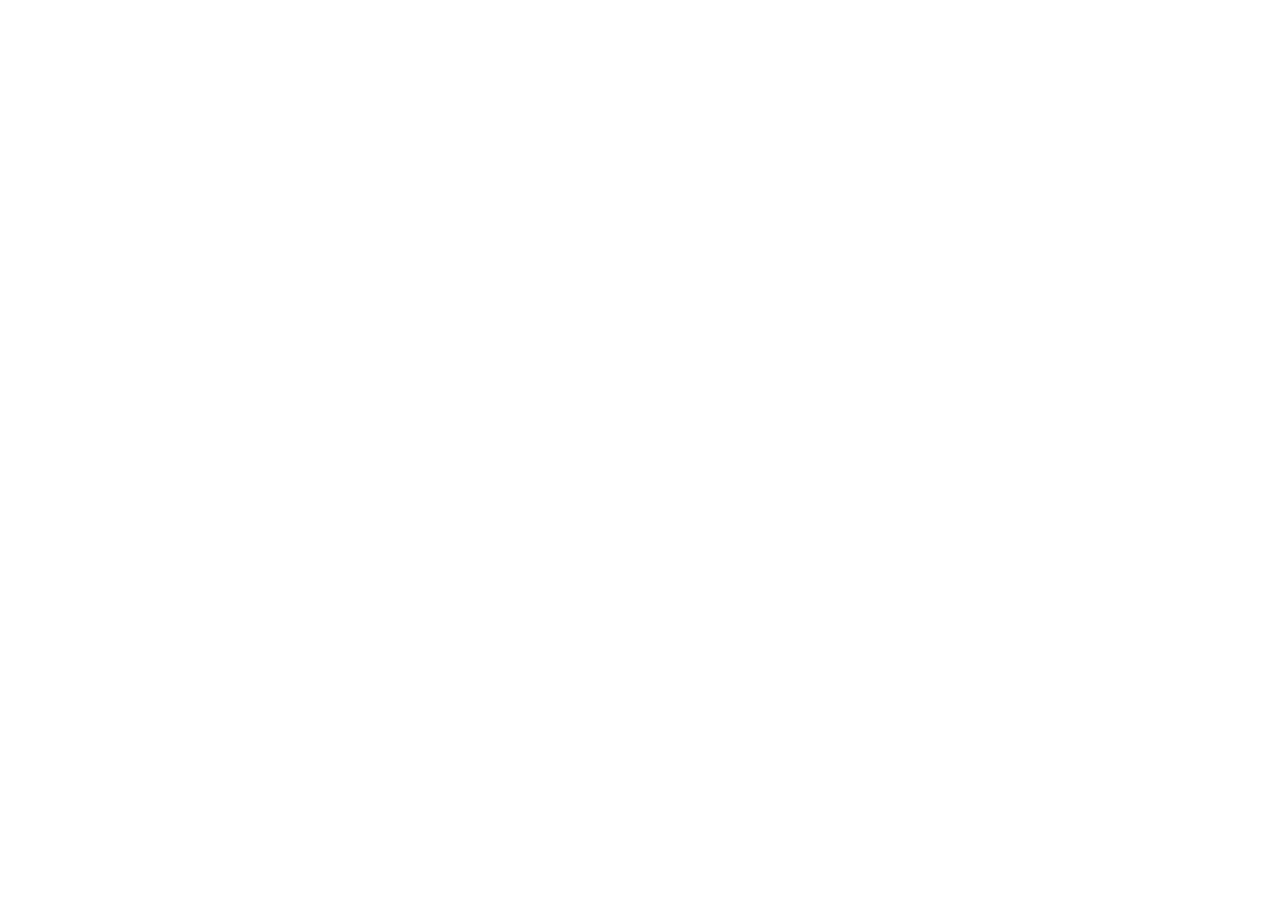
==== index.html @ d8a06e5b "commit" ====
<!DOCTYPE html>
<html lang="en">
<head>
    <meta charset="UTF-8">
    <meta name="viewport" content="width=device-width, initial-scale=1.0">
    <title>My Portfolio</title>
    <link rel="stylesheet" href="portfolio.css">
    <script src="portfolio.js" defer></script>
</head>
<body>

</body>
</html>
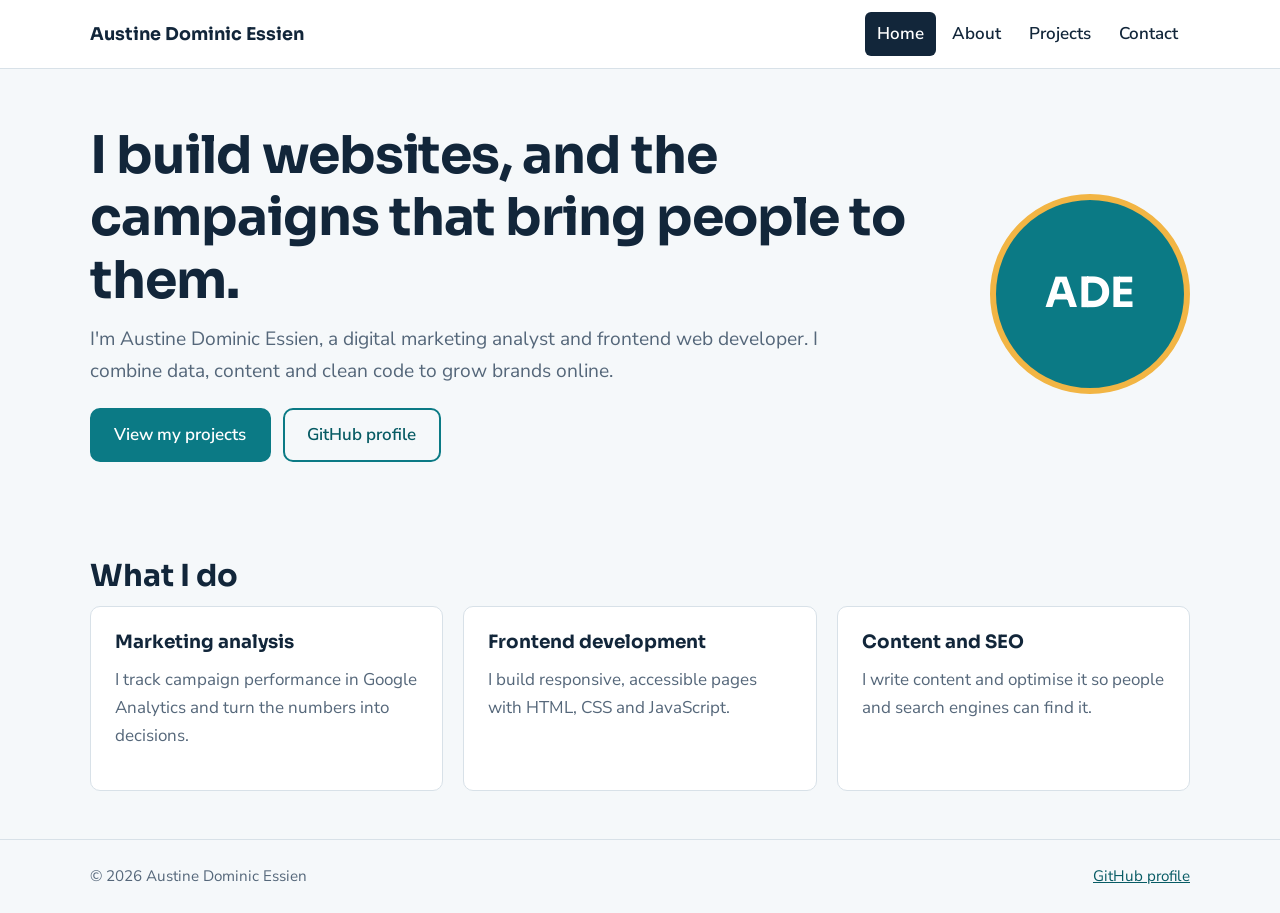
==== commit 6ae102e4: "push" ====
--- a/index.html
+++ b/index.html
@@ -1,13 +1,79 @@
 <!DOCTYPE html>
 <html lang="en">
+
 <head>
     <meta charset="UTF-8">
     <meta name="viewport" content="width=device-width, initial-scale=1.0">
-    <title>My Portfolio</title>
+    <title>Austine Dominic Essien | Digital Marketer &amp; Frontend Developer</title>
+    <meta name="description"
+        content="Portfolio of Austine Dominic Essien, a digital marketing analyst and frontend web developer.">
+    <link rel="preconnect" href="https://fonts.googleapis.com">
+    <link rel="preconnect" href="https://fonts.gstatic.com" crossorigin>
+    <link href="https://fonts.googleapis.com/css2?family=Nunito+Sans:wght@400;600&family=Sora:wght@600;700&display=swap"
+        rel="stylesheet">
     <link rel="stylesheet" href="portfolio.css">
     <script src="portfolio.js" defer></script>
 </head>
+
 <body>
+    <a class="skip-link" href="#main">Skip to content</a>
+    <header class="site-header">
+        <div class="container bar">
+            <a class="brand" href="index.html">Austine Dominic Essien</a>
+            <button class="nav-toggle" type="button" aria-expanded="false" aria-controls="site-nav">Menu</button>
+            <nav id="site-nav" aria-label="Main">
+                <a href="index.html">Home</a>
+                <a href="about.html">About</a>
+                <a href="projects.html">Projects</a>
+                <a href="contact.html">Contact</a>
+            </nav>
+        </div>
+    </header>
 
+    <main id="main">
+        <section class="hero">
+            <div class="container hero-grid">
+                <div>
+                    <h1>I build websites, and the campaigns that bring people to them.</h1>
+                    <p class="lead">I'm Austine Dominic Essien, a digital marketing analyst and frontend web developer.
+                        I combine data, content and clean code to grow brands online.</p>
+                    <div class="actions">
+                        <a class="btn" href="projects.html">View my projects</a>
+                        <a class="btn btn-outline" href="https://github.com/YOUR-GITHUB-USERNAME" target="_blank"
+                            rel="noopener">GitHub profile</a>
+                    </div>
+                </div>
+                <div class="avatar" role="img" aria-label="Initials ADE">ADE</div>
+            </div>
+        </section>
+
+        <section class="section">
+            <div class="container">
+                <h2>What I do</h2>
+                <div class="grid grid-3">
+                    <article class="card">
+                        <h3>Marketing analysis</h3>
+                        <p>I track campaign performance in Google Analytics and turn the numbers into decisions.</p>
+                    </article>
+                    <article class="card">
+                        <h3>Frontend development</h3>
+                        <p>I build responsive, accessible pages with HTML, CSS and JavaScript.</p>
+                    </article>
+                    <article class="card">
+                        <h3>Content and SEO</h3>
+                        <p>I write content and optimise it so people and search engines can find it.</p>
+                    </article>
+                </div>
+            </div>
+        </section>
+    </main>
+
+    <footer class="site-footer">
+        <div class="container">
+            <p>&copy; <span id="year">2026</span> Austine Dominic Essien</p>
+            <p><a href="https://github.com/YOUR-GITHUB-USERNAME" target="_blank" rel="noopener">GitHub profile</a></p>
+        </div>
+    </footer>
 </body>
+
 </html>
--- a/portfolio.css
+++ b/portfolio.css
@@ -0,0 +1,390 @@
+/* ---------- Design tokens ---------- */
+:root {
+    --bg: #f5f8fa;
+    --surface: #ffffff;
+    --ink: #12263a;
+    --muted: #55677a;
+    --line: #d8e1e8;
+    --accent: #0b7a85;
+    --accent-dark: #075b64;
+    --highlight: #f2b544;
+    --radius: 10px;
+    --font-head: "Sora", system-ui, sans-serif;
+    --font-body: "Nunito Sans", system-ui, sans-serif;
+}
+
+/* ---------- Base ---------- */
+*,
+*::before,
+*::after {
+    box-sizing: border-box;
+}
+
+body {
+    margin: 0;
+    background: var(--bg);
+    color: var(--ink);
+    font-family: var(--font-body);
+    font-size: 1.0625rem;
+    line-height: 1.65;
+}
+
+h1,
+h2,
+h3 {
+    font-family: var(--font-head);
+    line-height: 1.2;
+    margin: 0 0 0.75rem;
+}
+
+h1 {
+    font-size: clamp(2rem, 5vw, 3.25rem);
+    letter-spacing: -0.02em;
+}
+
+h2 {
+    font-size: clamp(1.4rem, 3vw, 1.9rem);
+}
+
+h3 {
+    font-size: 1.15rem;
+}
+
+p {
+    margin: 0 0 1rem;
+    max-width: 65ch;
+}
+
+a {
+    color: var(--accent-dark);
+}
+
+a:hover {
+    color: var(--accent);
+}
+
+:focus-visible {
+    outline: 3px solid var(--highlight);
+    outline-offset: 2px;
+}
+
+.container {
+    width: min(1100px, 92%);
+    margin-inline: auto;
+}
+
+.narrow {
+    width: min(720px, 92%);
+}
+
+.skip-link {
+    position: absolute;
+    left: -999px;
+    top: 0;
+    background: var(--ink);
+    color: #fff;
+    padding: 0.5rem 1rem;
+}
+
+.skip-link:focus {
+    left: 0;
+    z-index: 20;
+}
+
+/* ---------- Header and navigation ---------- */
+.site-header {
+    position: sticky;
+    top: 0;
+    z-index: 10;
+    background: var(--surface);
+    border-bottom: 1px solid var(--line);
+}
+
+.bar {
+    display: flex;
+    align-items: center;
+    justify-content: space-between;
+    flex-wrap: wrap;
+    gap: 0.5rem;
+    padding: 0.75rem 0;
+}
+
+.brand {
+    font-family: var(--font-head);
+    font-weight: 700;
+    color: var(--ink);
+    text-decoration: none;
+    font-size: 1.1rem;
+}
+
+#site-nav {
+    display: none;
+    width: 100%;
+    flex-direction: column;
+    gap: 0.25rem;
+}
+
+#site-nav.open {
+    display: flex;
+}
+
+#site-nav a {
+    padding: 0.5rem 0.75rem;
+    border-radius: 6px;
+    color: var(--ink);
+    text-decoration: none;
+    font-weight: 600;
+}
+
+#site-nav a:hover {
+    background: var(--bg);
+}
+
+#site-nav a[aria-current="page"] {
+    background: var(--ink);
+    color: #fff;
+}
+
+.nav-toggle {
+    font: inherit;
+    font-weight: 600;
+    cursor: pointer;
+    background: transparent;
+    color: var(--ink);
+    border: 1px solid var(--line);
+    border-radius: 6px;
+    padding: 0.4rem 0.9rem;
+}
+
+/* ---------- Sections ---------- */
+.section {
+    padding: 3rem 0;
+}
+
+.section.alt {
+    background: var(--surface);
+    border-block: 1px solid var(--line);
+}
+
+.lead {
+    font-size: 1.2rem;
+    color: var(--muted);
+}
+
+/* ---------- Hero ---------- */
+.hero {
+    padding: 3.5rem 0 3rem;
+}
+
+.hero-grid {
+    display: grid;
+    gap: 2rem;
+    align-items: center;
+}
+
+.avatar {
+    width: 160px;
+    height: 160px;
+    border-radius: 50%;
+    display: grid;
+    place-items: center;
+    background: var(--accent);
+    color: #fff;
+    font-family: var(--font-head);
+    font-size: 2.6rem;
+    font-weight: 700;
+    border: 6px solid var(--highlight);
+    justify-self: start;
+}
+
+/* ---------- Buttons ---------- */
+.actions {
+    display: flex;
+    flex-wrap: wrap;
+    gap: 0.75rem;
+    margin-top: 1.25rem;
+}
+
+.btn {
+    display: inline-block;
+    font: inherit;
+    font-weight: 600;
+    cursor: pointer;
+    padding: 0.7rem 1.4rem;
+    border-radius: var(--radius);
+    background: var(--accent);
+    color: #fff;
+    border: 2px solid var(--accent);
+    text-decoration: none;
+}
+
+.btn:hover {
+    background: var(--accent-dark);
+    border-color: var(--accent-dark);
+    color: #fff;
+}
+
+.btn-outline {
+    background: transparent;
+    color: var(--accent-dark);
+}
+
+/* ---------- Responsive grids (CSS Grid) ---------- */
+.grid {
+    display: grid;
+    gap: 1.25rem;
+    grid-template-columns: 1fr;
+}
+
+.card {
+    background: var(--surface);
+    border: 1px solid var(--line);
+    border-radius: var(--radius);
+    padding: 1.5rem;
+}
+
+.card p {
+    color: var(--muted);
+}
+
+.project {
+    display: flex;
+    flex-direction: column;
+}
+
+.project .actions {
+    margin-top: auto;
+    padding-top: 0.75rem;
+    gap: 1.25rem;
+}
+
+.project .actions a {
+    font-weight: 600;
+}
+
+.tags {
+    list-style: none;
+    padding: 0;
+    margin: 0 0 1rem;
+    display: flex;
+    flex-wrap: wrap;
+    gap: 0.5rem;
+}
+
+.tags li {
+    background: var(--bg);
+    border: 1px solid var(--line);
+    border-radius: 999px;
+    padding: 0.15rem 0.8rem;
+    font-size: 0.9rem;
+}
+
+.timeline {
+    list-style: none;
+    padding: 0;
+    margin: 0;
+    border-left: 3px solid var(--highlight);
+}
+
+.timeline li {
+    padding: 0 0 1.25rem 1.25rem;
+}
+
+.timeline strong {
+    display: block;
+}
+
+/* ---------- Contact form ---------- */
+.field {
+    margin-bottom: 1.25rem;
+}
+
+label {
+    display: block;
+    font-weight: 600;
+    margin-bottom: 0.35rem;
+}
+
+input,
+textarea {
+    width: 100%;
+    font: inherit;
+    color: var(--ink);
+    padding: 0.7rem 0.85rem;
+    background: var(--surface);
+    border: 1px solid #9fb0bf;
+    border-radius: 8px;
+}
+
+input[aria-invalid="true"],
+textarea[aria-invalid="true"] {
+    border-color: #b3261e;
+}
+
+.error {
+    color: #b3261e;
+    font-size: 0.95rem;
+    margin: 0.3rem 0 0;
+    min-height: 1.2em;
+}
+
+#form-status {
+    margin-top: 1rem;
+    font-weight: 600;
+    color: var(--accent-dark);
+}
+
+.find-me {
+    margin-top: 2rem;
+}
+
+/* ---------- Footer ---------- */
+.site-footer {
+    border-top: 1px solid var(--line);
+    padding: 1.5rem 0;
+    color: var(--muted);
+    font-size: 0.95rem;
+}
+
+.site-footer .container {
+    display: flex;
+    flex-wrap: wrap;
+    justify-content: space-between;
+    gap: 0.5rem;
+}
+
+.site-footer p {
+    margin: 0;
+}
+
+/* ---------- Tablet and up ---------- */
+@media (min-width: 700px) {
+    .nav-toggle {
+        display: none;
+    }
+
+    #site-nav,
+    #site-nav.open {
+        display: flex;
+        flex-direction: row;
+        width: auto;
+    }
+
+    .grid-2 {
+        grid-template-columns: repeat(2, 1fr);
+    }
+
+    .grid-3 {
+        grid-template-columns: repeat(auto-fit, minmax(260px, 1fr));
+    }
+
+    .hero-grid {
+        grid-template-columns: 1fr 220px;
+    }
+
+    .avatar {
+        width: 200px;
+        height: 200px;
+        justify-self: end;
+    }
+}
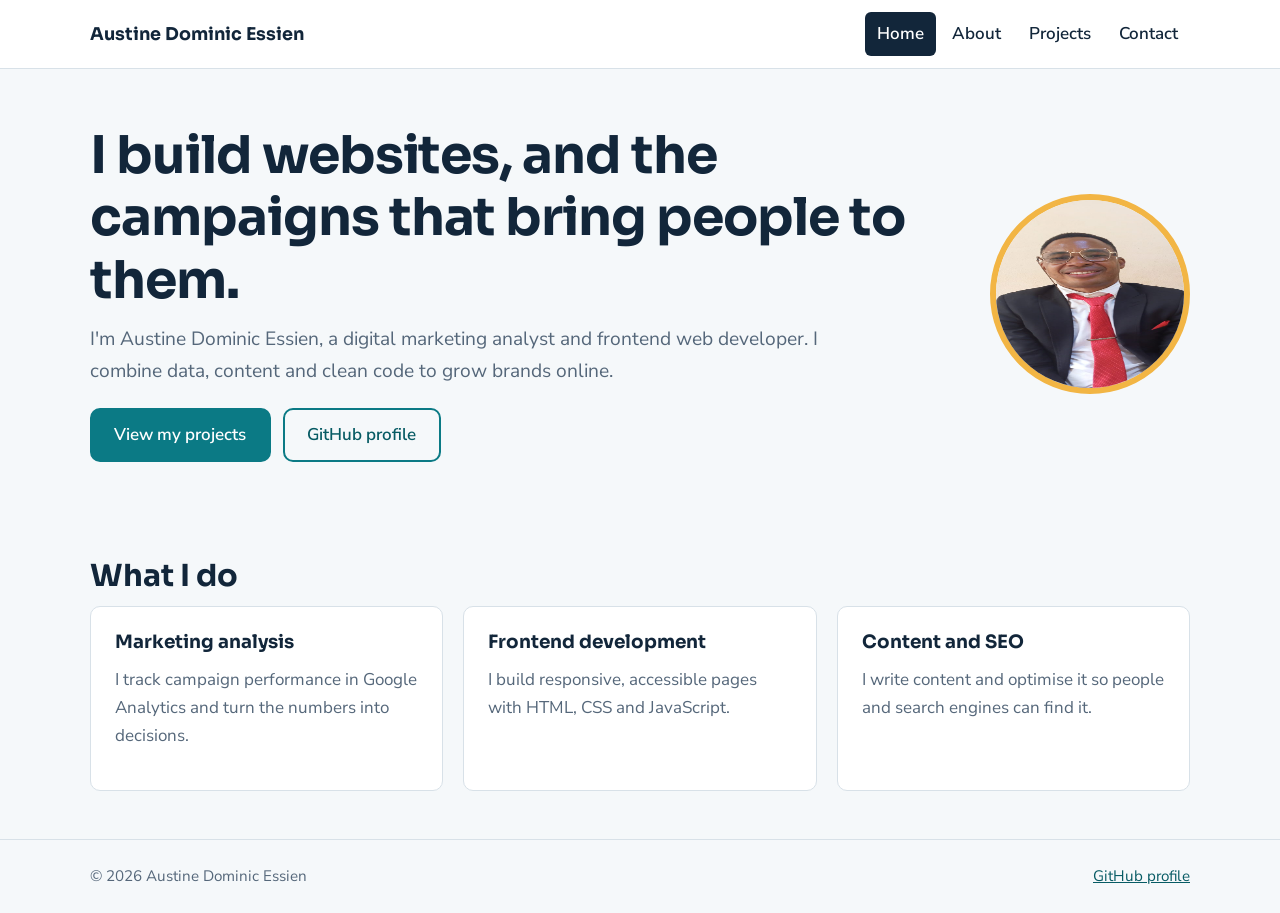
==== commit e43a3cfd: "push" ====
--- a/index.html
+++ b/index.html
@@ -39,11 +39,11 @@
                         I combine data, content and clean code to grow brands online.</p>
                     <div class="actions">
                         <a class="btn" href="projects.html">View my projects</a>
-                        <a class="btn btn-outline" href="https://github.com/YOUR-GITHUB-USERNAME" target="_blank"
+                        <a class="btn btn-outline" href="https://github.com/kokess" target="_blank"
                             rel="noopener">GitHub profile</a>
                     </div>
                 </div>
-                <div class="avatar" role="img" aria-label="Initials ADE">ADE</div>
+                <img src="images/myphoto.jpeg" alt="Austine Dominic Essien" class="avatar">
             </div>
         </section>
 
@@ -71,7 +71,7 @@
     <footer class="site-footer">
         <div class="container">
             <p>&copy; <span id="year">2026</span> Austine Dominic Essien</p>
-            <p><a href="https://github.com/YOUR-GITHUB-USERNAME" target="_blank" rel="noopener">GitHub profile</a></p>
+            <p><a href="https://github.com/kokess" target="_blank" rel="noopener">GitHub profile</a></p>
         </div>
     </footer>
 </body>
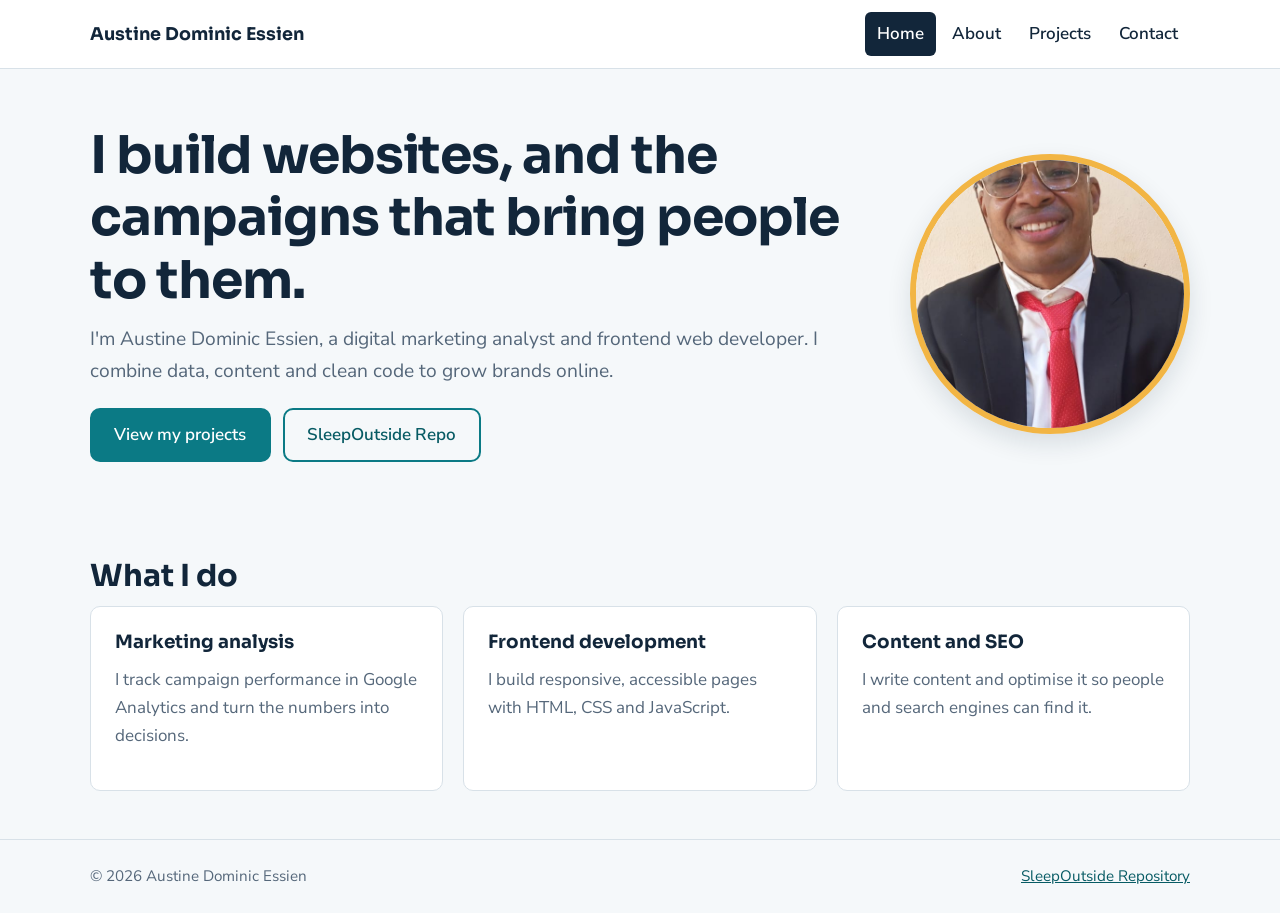
==== commit 89ed723c: "push" ====
--- a/index.html
+++ b/index.html
@@ -39,8 +39,8 @@
                         I combine data, content and clean code to grow brands online.</p>
                     <div class="actions">
                         <a class="btn" href="projects.html">View my projects</a>
-                        <a class="btn btn-outline" href="https://github.com/kokess" target="_blank"
-                            rel="noopener">GitHub profile</a>
+                        <a class="btn btn-outline" href="https://github.com/kokess/wdd330-sleepoutside" target="_blank"
+                            rel="noopener">SleepOutside Repo</a>
                     </div>
                 </div>
                 <img src="images/myphoto.jpeg" alt="Austine Dominic Essien" class="avatar">
@@ -71,7 +71,8 @@
     <footer class="site-footer">
         <div class="container">
             <p>&copy; <span id="year">2026</span> Austine Dominic Essien</p>
-            <p><a href="https://github.com/kokess" target="_blank" rel="noopener">GitHub profile</a></p>
+            <p><a href="https://github.com/kokess/wdd330-sleepoutside" target="_blank" rel="noopener">SleepOutside
+                    Repository</a></p>
         </div>
     </footer>
 </body>
--- a/portfolio.css
+++ b/portfolio.css
@@ -178,23 +178,20 @@
 
 .hero-grid {
     display: grid;
-    gap: 2rem;
+    gap: 2.5rem;
     align-items: center;
 }
 
+/* ---------- Profile Image / Avatar Styling (Larger Size) ---------- */
 .avatar {
-    width: 160px;
-    height: 160px;
+    width: 220px;
+    height: 220px;
     border-radius: 50%;
-    display: grid;
-    place-items: center;
-    background: var(--accent);
-    color: #fff;
-    font-family: var(--font-head);
-    font-size: 2.6rem;
-    font-weight: 700;
+    object-fit: cover;
+    display: block;
     border: 6px solid var(--highlight);
-    justify-self: start;
+    box-shadow: 0 10px 25px rgba(18, 38, 58, 0.12);
+    justify-self: center;
 }
 
 /* ---------- Buttons ---------- */
@@ -379,12 +376,12 @@
     }
 
     .hero-grid {
-        grid-template-columns: 1fr 220px;
+        grid-template-columns: 1fr 300px;
     }
 
     .avatar {
-        width: 200px;
-        height: 200px;
+        width: 280px;
+        height: 280px;
         justify-self: end;
     }
 }
